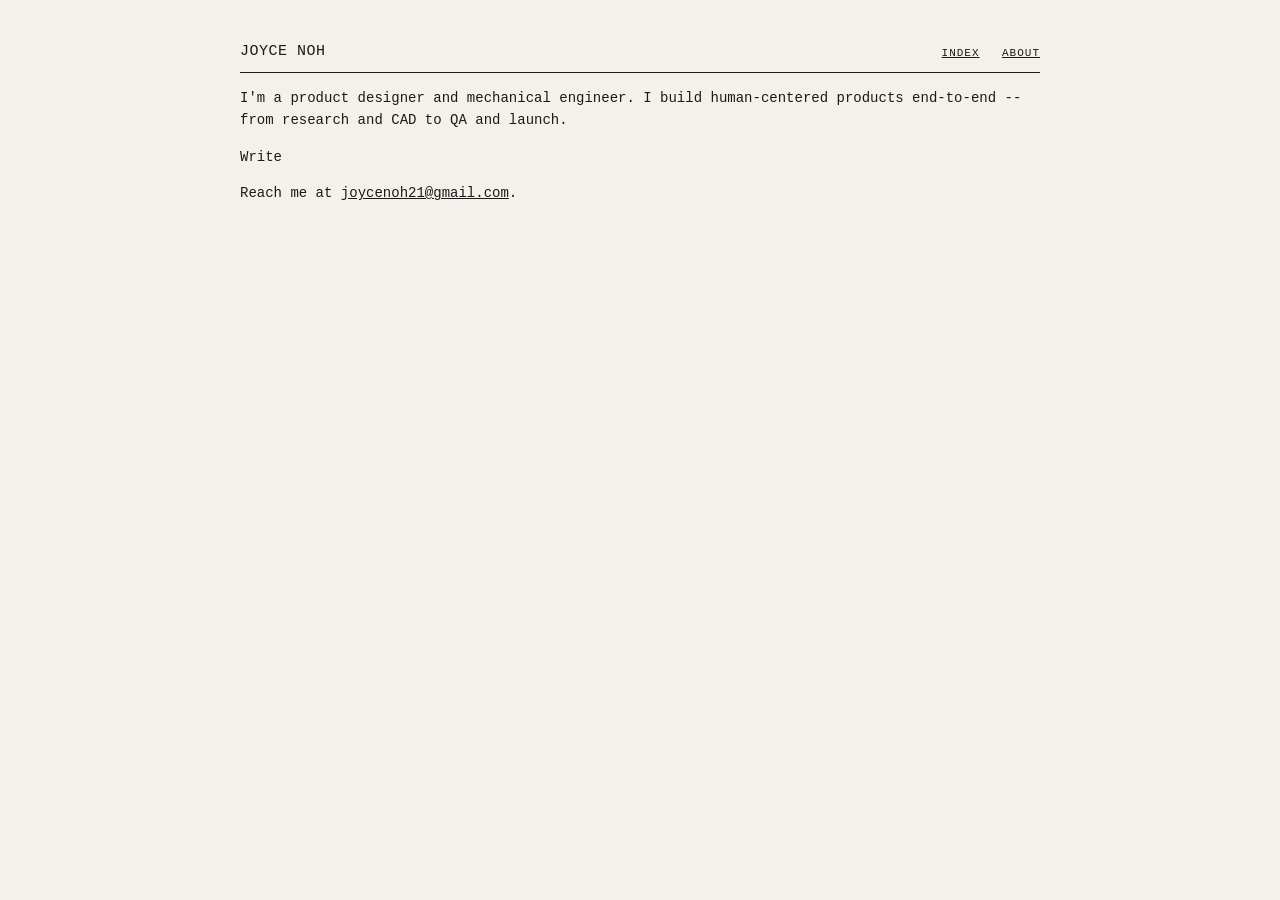
==== about.html @ 88b2808a "Initial portfolio: homepage, about, project pages" ====
<!DOCTYPE html>
<html lang="en">
<head>
    <meta charset="UTF-8">
    <meta name="viewport" content="width=device-width, initial-scale=1.0">
    <title>About - Joyce Noh</title>
    <link rel="stylesheet" href="style.css">
</head>

<body>

    <!-- Same header as the homepage, so the site feels consistent. -->
    <header class="site-header">
        <a href="index.html" class="logo">Joyce Noh</a>
        <nav class="site-nav">
            <a href="index.html">Index</a>
            <a href="about.html">About</a>
        </nav>
    </header>

    <!-- About page content -->
    <main class="about">
        <p>I'm a product designer and mechanical engineer. I build human-centered products end-to-end -- from research and CAD to QA and launch.</p>

        <p>Write </p>

        <p>Reach me at <a href="mailto:joycenoh21@gmail.com">joycenoh21@gmail.com</a>.</p>
    </main>

</body>
</html>
---- style.css ----
/* =======================================================================
    JOYCE NOH - PORTFOLIO STYLES
    One shared stylesheet for the whole site.
    Sections:
        1. Foundation
        2. Header (name + nav, shared across pages)
        3. Filter bag (homepage)
        4. Archive list (homepage)
        5. Project detail page header
        6. Divider
   ======================================================================= */

/* ===== FOUNDATION ===== */
/* The whole page: cream paper, black ink, monospace type,
   centered in a narrow readable column. */
body {
    background: #f4f1ea;
    color: #1a1a1a;
    font-family: 'Courier New', Courier, monospace;
    font-size: 14px;
    line-height: 1.6;
    max-width: 800px;       /* keeps the column narrow & readable */
    margin: 40px auto;      /* centers the page horizontally, adds top/bottom space */
    padding: 0 20px;
}

/* Links: black, underlined - classic, restrained. */
a {
    color: #1a1a1a;
}

/* ===== HEADER (no-frame Swiss) ===== 
   Name on the left, nav on the right, hairline underneath.
   Shared by every page. */
.site-header {
    display: flex;                      /* puts name & nav on one row */
    justify-content: space-between;     /* pushes them to opposite ends of the row */
    align-items: center;
    border-bottom: 1px solid #1a1a1a; /* thin black line under header */
    padding-bottom: 8px;
}

/* The name/logo (a link on sub-pages, back to home). */
.logo {
    font-size: 15px;
    letter-spacing: 0.5px;
    text-transform: uppercase;          /* JOYCE NOH */
    text-decoration: none;              /* removes default underline from links */
}

/* Nav links: small, spaced, uppercase. */
.site-nav a {
    font-size: 11px;
    letter-spacing: 1px;
    text-transform: uppercase;          /* INDEX, ABOUT */
    margin-left: 14px;                  /* space between nav links */
}

/* ===== FILTER BAR (homepage) =====
   The clickable ALL / DESIGN / ENGINEERING / OTHER buttons. */
.filters {
    margin: 20px 0;
    display: flex;
    gap: 6px;
}
.filter {
    font-family: inherit;               /* match the monospace */
    font-size: 11px;
    letter-spacing: 1px;
    text-transform: uppercase;          /* ALL, ENGINEERING, DESIGN, OTHER */
    background: transparent;
    color: #1a1a1a;
    border: 1px solid #1a1a1a;
    padding: 2px 10px;
    cursor: pointer;                    /* shows a clickable hand */
}
/* The currently-selected filter: inverted (black fill). */
.filter.is-active {
    background: #1a1a1a;
    color: #f4f1ea;
}

/* ===== ARCHIVE LIST (homepage)=====
   Year-grouped list of projects, each row title + tag. */
.year {
    font-size: 11px;
    font-weight: normal;
    color: #999;                     /* quiet grey year divider */
    margin: 22px 0 6px;
}
.project {
    border-bottom: 1px dotted #bbb;  /* hairline between rows */
}
.project-title {
    text-transform: uppercase;
}
/* Each project row: title left, tag right. */
.project-link {
    display: flex;
    justify-content: space-between;
    text-decoration: none;             /* removes default underline from links */
    padding: 6px 0;
}
.project-title {
    text-transform: uppercase;
}
.project-tag {
    text-transform: uppercase;
    font-size: 12px;
    color: #777;                     /* tag is quieter than title */
}

/* ===== PROJECT DETAIL PAGE HEADER =====
   Title block on the left, metadata block on the right. */

/* Adds breathing room above the project content so it sits balanced
   between the header line and the divider. */
.project-page {
    margin-top: 28px;
}

/* Puts the title block and metadata block side by side. */
.project-header-row {
    display: flex;
    justify-content: space-between;
    align-items: flex-start;                       /* tops line up */
    gap: 24px;
}

/* The big project title. */
.project-heading {
    text-transform: uppercase;
    margin: 0 0 6px 0;                             /* tight gap to the subtitle below */
}

/* The one-line subtitle, snug under the title. */
.project-subtitle {
    font-size: 12px;
    color: #555;
    max-width: 320px;                              /* keeps subtitle from getting too wide */
    margin: 0;
}

/* The metadata list: two left-aligned columns (labels | values),
   sitting on the right side of the header row. */
.project-meta {
    margin: 0;
    display: grid;
    grid-template-columns: auto auto;              /* column 1 = labels, column 2 = values */
    gap: 6px 24px;                                 /* 6px between rows, 24px between columns */
    font-size: 11px;
    align-content: start;                          /* text reads left-to-right */
}
.project-meta dt {
    color: #999;                                 /* labels are quiet grey */
    text-transform: uppercase;
    text-align: left;
}
.project-meta dd {
    margin: 0;                                     /* remove dd's default left indent */
    text-align: left;
}
/* Body images: never wider than the column, keep proportions. */
.project-page img {
    width: 100%;                                   /* fill the column fully, edge to edge */
    height: auto;                                  /* scale height proportionally, no distortion */
    display: block;                                /* sits on its own line, not inline with text */
    margin: 20px 0;                                /* breathing room above and below */
}
/* Section headings in the project body. */
.project-page h2 {
    font-size: 15px;
    text-transform: uppercase;                     /* matches the terminal-label feel */
    letter-spacing: 0.5px;
    margin: 32px 0 8px;                            /* lots of space above, little below */
}
/* Pulled-out quote / callout style. */
.project-page blockquote {
    margin: 24px 0;
    padding-left: 16px;
    border-left: 2px solid #1a1a1a;              /* a vertical rule on the left */
    color: #555;                                 /* slightly quieter than body text */
}

/* ===== DIVIDER =====
   The <hr> line: clean and full-width. */
hr {
    border: none;
    border-top: 1px solid #1a1a1a;
    margin: 24px 0;
}
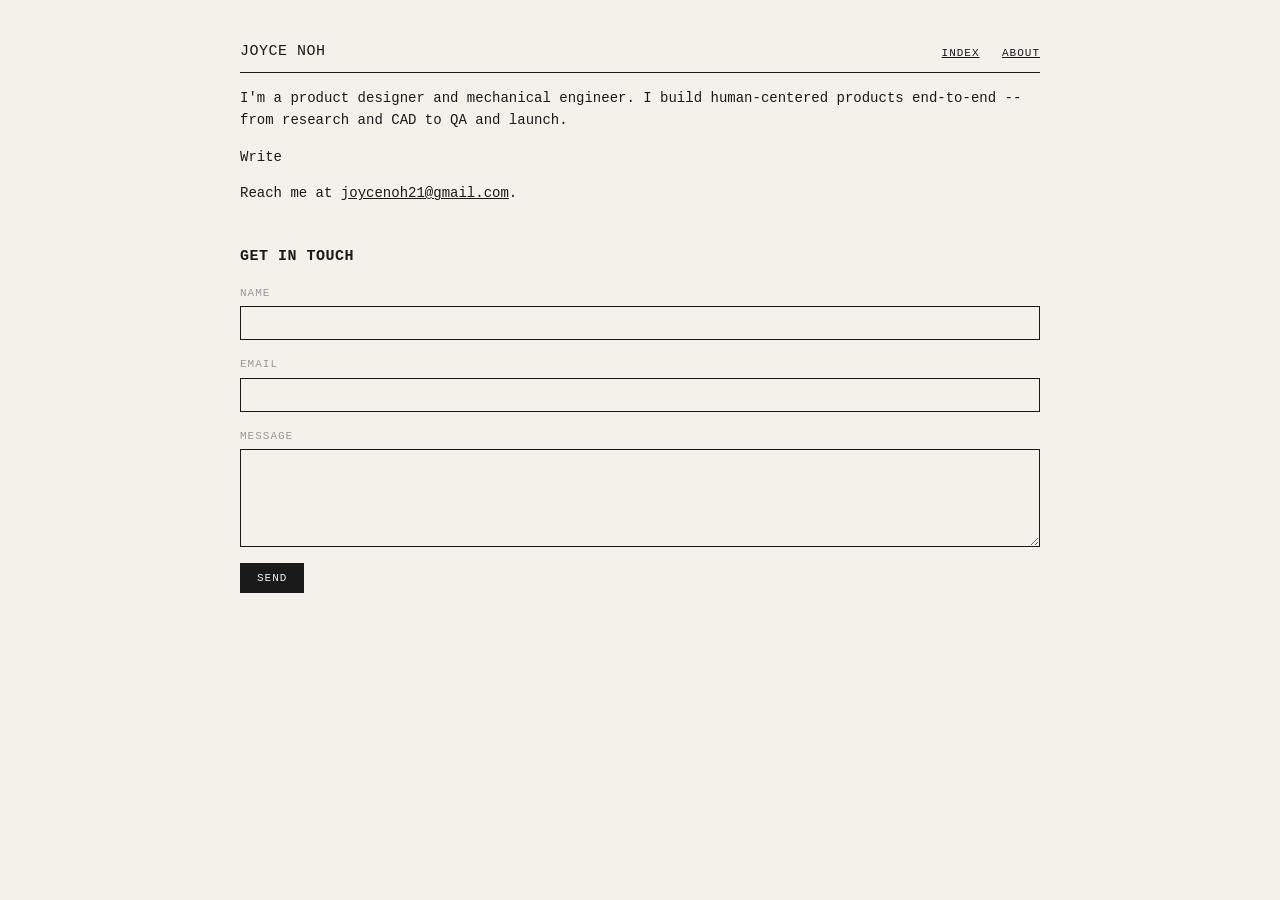
==== commit 65b9676c: "Add contact form" ====
--- a/about.html
+++ b/about.html
@@ -25,6 +25,29 @@
         <p>Write </p>
 
         <p>Reach me at <a href="mailto:joycenoh21@gmail.com">joycenoh21@gmail.com</a>.</p>
+
+        <h2 class="contact-heading">Get in touch</h2>
+
+        <form action="https://formspree.io/f/xlgywyjq" method="POST" class="contact-form">
+
+            <label>
+                Name
+                <input type="text" name="name" required>
+            </label>
+
+            <label>
+                Email
+                <input type="email" name="email" required>
+            </label>
+
+            <label>
+                Message
+                <textarea name="message" rows="5" required></textarea>
+            </label>
+
+            <button type="submit">Send</button>
+            
+        </form>
     </main>
 
 </body>
--- a/style.css
+++ b/style.css
@@ -188,4 +188,63 @@
     border: none;
     border-top: 1px solid #1a1a1a;
     margin: 24px 0;
-}+}
+
+/* ===== CONTACT FORM ===== */
+
+/* "Get in touch" heading. */
+.contact-heading {
+    font-size: 15px;
+    text-transform: uppercase;
+    letter-spacing: 0.5px;
+    margin: 40px 0 16px;
+}
+
+/* The form: stack fields vertically with even spacing. */
+.contact-form {
+    display: flex;
+    flex-direction: column;         /* fields stack top-to-bottom */
+    gap: 16px;
+    max-width: 480 px;              /* keeps the form from getting too wide */
+}
+
+/* Each lable: small uppercase text above its input. */
+.contact-form label {
+    display: flex;
+    flex-direction: column;         /* label text sits above the box */
+    gap: 4px;
+    font-size: 11px;
+    letter-spacing: 1px;
+    text-transform: uppercase;
+    color: #999;
+}
+
+/* The input boxes & textarea: match the monospace, cream, hard-border look. */
+.contact-form input,
+.contact-form textarea {
+    font-family: inherit;           /* monospace, like the rest of the site */
+    font-size: 14px;
+    color: #1a1a1a;
+    background: #f4f1ea;          /* same cream as the page */
+    border: 1px solid #1a1a1a;
+    padding: 8px 10px;
+}
+
+/* The textarea: don't let it be resized sideways. */
+.contact-form textarea {
+    resize: vertical;
+}
+
+/* The send button: inverted (black fill), like the active filter. */
+.contact-form button {
+    font-family: inherit;
+    font-size: 11px;
+    letter-spacing: 1px;
+    text-transform: uppercase;
+    background: #1a1a1a;
+    color: #f4f1ea;
+    border: 1px solid #1a1a1a;
+    padding: 8px 16px;
+    cursor: pointer;
+    align-self: flex-start;        /* button only as wide as its text, not full-width */
+}
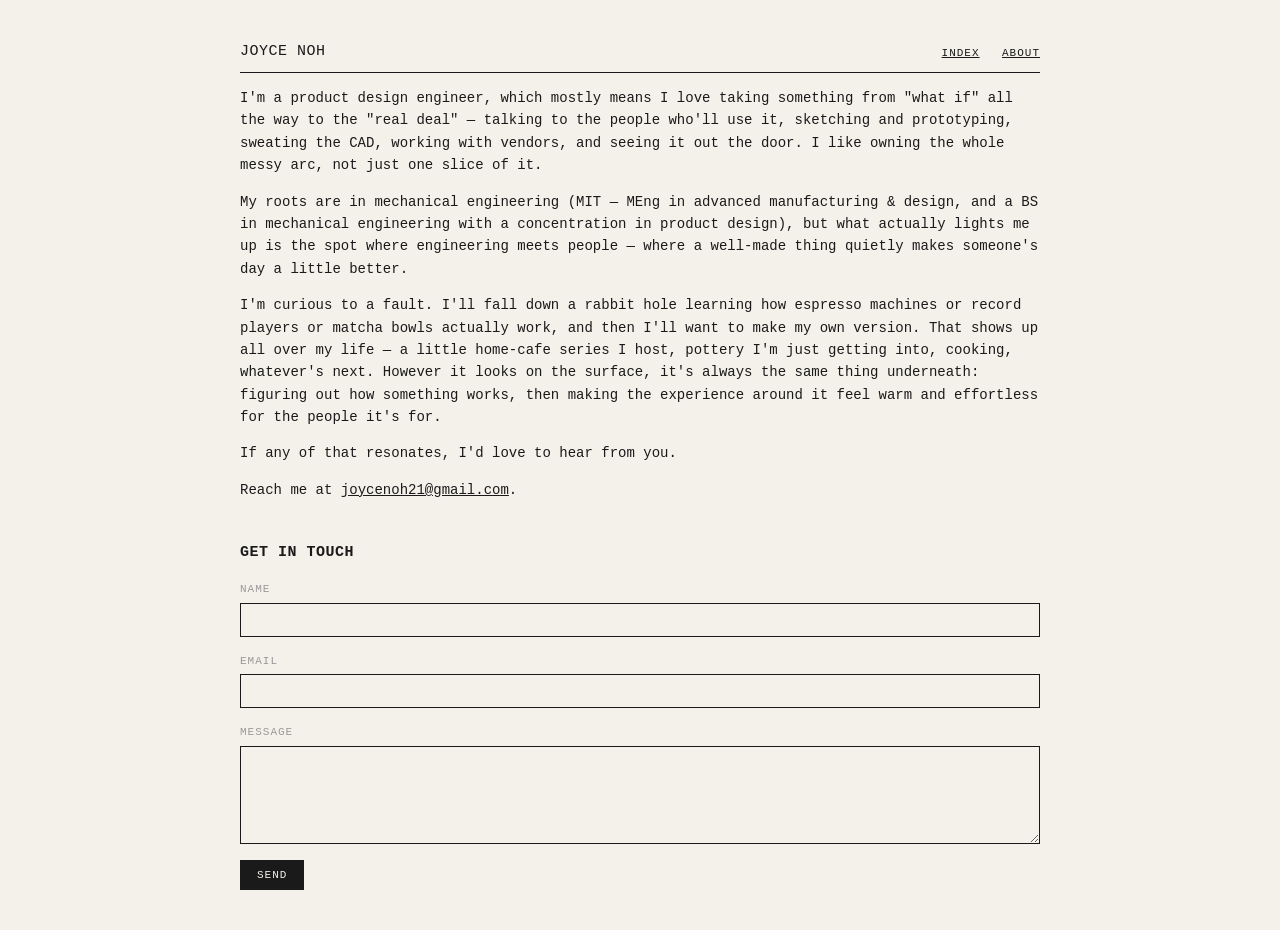
==== commit 83d6e36a: "Minor edits to About Me blurb and pages to be under construction" ====
--- a/about.html
+++ b/about.html
@@ -20,9 +20,21 @@
 
     <!-- About page content -->
     <main class="about">
-        <p>I'm a product designer and mechanical engineer. I build human-centered products end-to-end -- from research and CAD to QA and launch.</p>
+        <p>I'm a product design engineer, which mostly means I love taking something from "what if" all the way to the 
+           "real deal" — talking to the people who'll use it, sketching and prototyping, sweating the CAD, working with 
+           vendors, and seeing it out the door. I like owning the whole messy arc, not just one slice of it.</p>
 
-        <p>Write </p>
+        <p>My roots are in mechanical engineering (MIT — MEng in advanced manufacturing &amp; design, and a BS in 
+           mechanical engineering with a concentration in product design), but what actually lights me up is the spot 
+           where engineering meets people — where a well-made thing quietly makes someone's day a little better.</p>
+
+        <p>I'm curious to a fault. I'll fall down a rabbit hole learning how espresso machines or record players or 
+           matcha bowls actually work, and then I'll want to make my own version. That shows up all over my life — a 
+           little home-cafe series I host, pottery I'm just getting into, cooking, whatever's next. However it looks 
+           on the surface, it's always the same thing underneath: figuring out how something works, then making the 
+           experience around it feel warm and effortless for the people it's for.</p>
+
+        <p>If any of that resonates, I'd love to hear from you.</p>
 
         <p>Reach me at <a href="mailto:joycenoh21@gmail.com">joycenoh21@gmail.com</a>.</p>
 
@@ -46,7 +58,7 @@
             </label>
 
             <button type="submit">Send</button>
-            
+
         </form>
     </main>
 
--- a/style.css
+++ b/style.css
@@ -7,10 +7,14 @@
         3. Filter bag (homepage)
         4. Archive list (homepage)
         5. Project detail page header
-        6. Divider
+        6. Project detail page body (images, headings, quotes)
+        7. Divider
+        8. Contact Form
+        9. Old-web flourishes (ASCII dividers, marquee)
+        10. Cafe page images (hero, snapshot, gallery)
    ======================================================================= */
 
-/* ===== FOUNDATION ===== */
+/* ===== 1. FOUNDATION ===== */
 /* The whole page: cream paper, black ink, monospace type,
    centered in a narrow readable column. */
 body {
@@ -29,7 +33,7 @@
     color: #1a1a1a;
 }
 
-/* ===== HEADER (no-frame Swiss) ===== 
+/* ===== 2. HEADER (no-frame Swiss) ===== 
    Name on the left, nav on the right, hairline underneath.
    Shared by every page. */
 .site-header {
@@ -56,7 +60,7 @@
     margin-left: 14px;                  /* space between nav links */
 }
 
-/* ===== FILTER BAR (homepage) =====
+/* ===== 3. FILTER BAR (homepage) =====
    The clickable ALL / DESIGN / ENGINEERING / OTHER buttons. */
 .filters {
     margin: 20px 0;
@@ -80,7 +84,7 @@
     color: #f4f1ea;
 }
 
-/* ===== ARCHIVE LIST (homepage)=====
+/* ===== 4. ARCHIVE LIST (homepage)=====
    Year-grouped list of projects, each row title + tag. */
 .year {
     font-size: 11px;
@@ -91,9 +95,6 @@
 .project {
     border-bottom: 1px dotted #bbb;  /* hairline between rows */
 }
-.project-title {
-    text-transform: uppercase;
-}
 /* Each project row: title left, tag right. */
 .project-link {
     display: flex;
@@ -110,7 +111,7 @@
     color: #777;                     /* tag is quieter than title */
 }
 
-/* ===== PROJECT DETAIL PAGE HEADER =====
+/* ===== 5. PROJECT DETAIL PAGE HEADER =====
    Title block on the left, metadata block on the right. */
 
 /* Adds breathing room above the project content so it sits balanced
@@ -160,6 +161,9 @@
     margin: 0;                                     /* remove dd's default left indent */
     text-align: left;
 }
+
+/* ===== 6. PROJECT DETAIL PAGE BODY ===== */
+
 /* Body images: never wider than the column, keep proportions. */
 .project-page img {
     width: 100%;                                   /* fill the column fully, edge to edge */
@@ -178,11 +182,16 @@
 .project-page blockquote {
     margin: 24px 0;
     padding-left: 16px;
-    border-left: 2px solid #1a1a1a;              /* a vertical rule on the left */
+    border-left: 2px solid #999;              /* a vertical rule on the left */
     color: #555;                                 /* slightly quieter than body text */
 }
-
-/* ===== DIVIDER =====
+/* "Back to index" link at the bottom. */
+.back {
+    margin-top: 40px;
+    font-size: 12px;
+}
+
+/* ===== 7. DIVIDER =====
    The <hr> line: clean and full-width. */
 hr {
     border: none;
@@ -190,7 +199,7 @@
     margin: 24px 0;
 }
 
-/* ===== CONTACT FORM ===== */
+/* ===== 8. CONTACT FORM ===== */
 
 /* "Get in touch" heading. */
 .contact-heading {
@@ -248,3 +257,112 @@
     cursor: pointer;
     align-self: flex-start;        /* button only as wide as its text, not full-width */
 }
+
+/* ===== 9. OLD-WEB FLOURISHES ===== */
+
+.ascii-divider {
+    font-size: 13px;
+    line-height: 1.3;
+    color: #1a1a1a;
+    text-align: center;
+    margin: 24px 0;
+    overflow-x: auto;              /* if it's too wide on mobile, scroll rather than break */
+}
+
+/* Scrolling ticker. */
+/* @keyframes — a CSS animation. It defines a motion from a start state (from) to an end state (to),
+   and the animation property on .marquee-track plays it. Breaking down animation: scroll-left 20s
+   linear infinite: scroll-left is the keyframes name, 20s is how long one pass takes (bigger = slower),
+   linear means constant speed (no easing), infinite means loop forever. translateX slides the element
+   horizontally — from 60% right to 100% left, so the text travels across and repeats. */
+.marquee {
+    background: #1a1a1a;
+    color: #f4f1ea;
+    overflow: hidden;              /* hide text that's outside the bar */
+    white-space: nowrap;           /* keep it all on one line */
+    padding: 8px 0;
+    margin: 16px 0;
+    font-size: 13px;
+    letter-spacing: 1px;
+}
+.marquee-track {
+    display: inline-block;
+    animation: scroll-left 30s linear infinite;       /* the movement */
+}
+/* Defines the actual motion: slide from right to left, forever. */
+@keyframes scroll-left {
+    from { transform: translateX(60%); }
+    to   { transform: translateX(-100%); }
+}
+
+/* "Under construction" ASCII banner for stub pages. */
+.ascii-construction {
+    font-size: 13px;
+    line-height: 1.3;
+    text-align: center;
+    color: #1a1a1a;
+    margin: 32px 0;
+    overflow-x: auto;              /* scroll rather than break on narrow screens */
+}
+
+/* ===== 10. CAFE PAGE IMAGES ===== 
+   NOTE: rules here are more specific than the generic ".project-page img" in section 6, so they override it for images inside
+   .cafe-hero / .cafe-snapshot / .cafe-gallery. */
+
+/* Logo hero: clean solid border, centered, capped width. */
+.cafe-hero {
+    text-align: center;
+    margin: 24px 0;
+}
+.cafe-hero img {
+    max-width: 320px;                  /* keeps the logo from getting too wide. shouldn't fill the whole column */
+    width: 100%;
+    border: 1px solid #1a1a1a;
+    padding: 18px;
+    background: #fff;
+    margin: 0 auto;                    /* centers the logo inside .cafe-hero */
+}
+
+/* Framed snapshot: full width, thin solid border, caption below. */
+.cafe-snapshot {
+    margin: 24px 0;
+}
+.cafe-snapshot img {
+    width: 100%;
+    border: 1px solid #1a1a1a;
+    padding: 6px;
+    background: #fff;
+    margin: 0;                         /* override section-6 img margin */
+}
+.cafe-snapshot figcaption {
+    text-align: center;
+    font-size: 11px;
+    color: #777;
+    letter-spacing: 1px;
+    margin-top: 6px;
+}
+
+/* Gallery: two-up grid with playful dashed borders. */
+.cafe-gallery {
+    display: grid;
+    grid-template-columns: 1fr 1fr;    /* two equal columns */
+    gap: 14px;
+    margin: 24px 0;
+}
+.cafe-gallery figure {
+    margin: 0;
+}
+.cafe-gallery img {
+    width: 100%;
+    border: 1px dashed #1a1a1a;      /* dashed = the playful touch */
+    padding: 6px;
+    background: #fff;
+    margin: 0;                         /* override section-6 img margin */
+}
+.cafe-gallery figcaption {
+    text-align: center;
+    font-size: 11px;
+    color: #777;
+    letter-spacing: 1px;
+    margin-top: 5px;
+}
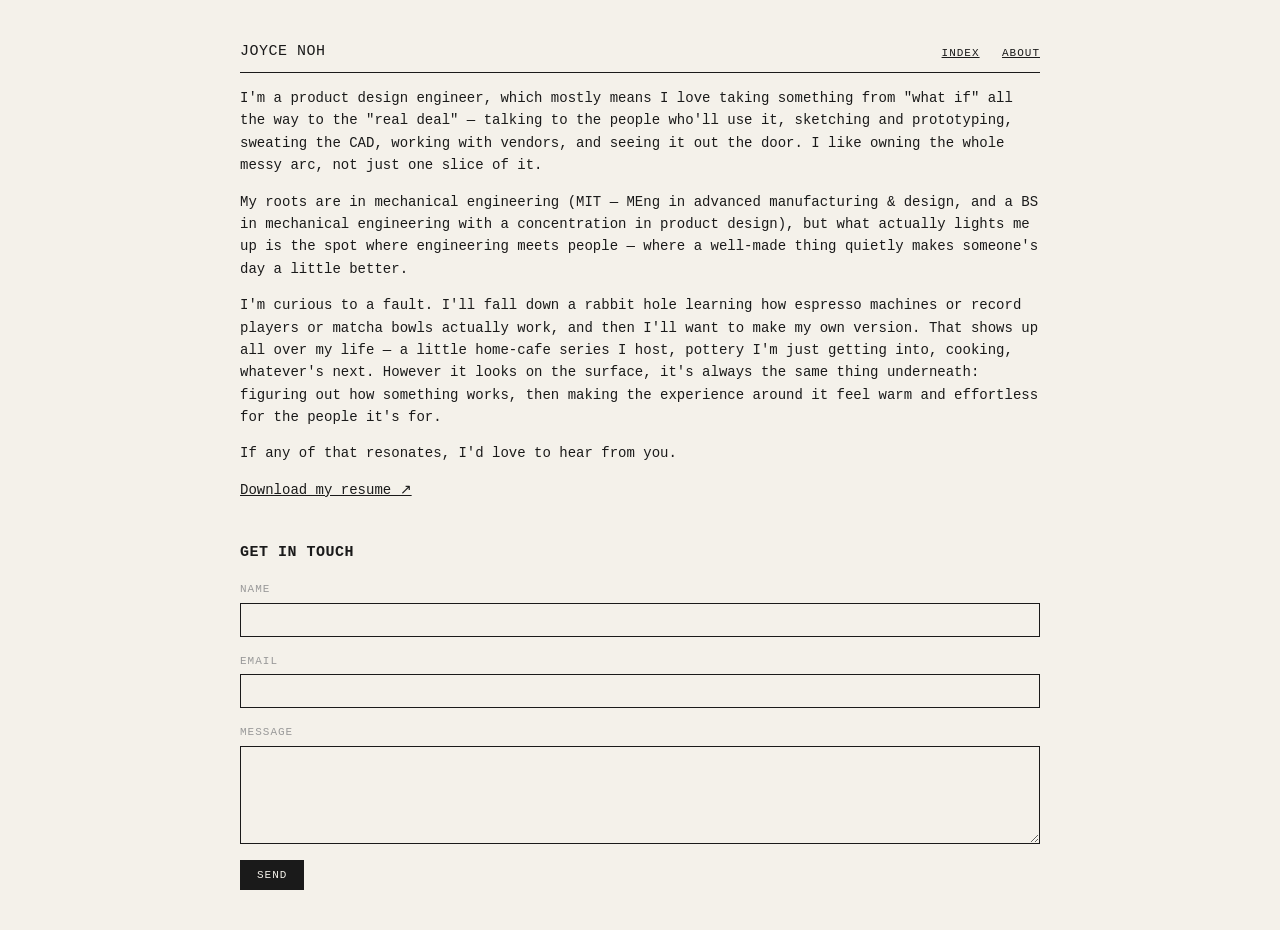
==== commit 883585d1: "Adding resume to about page" ====
--- a/about.html
+++ b/about.html
@@ -36,7 +36,9 @@
 
         <p>If any of that resonates, I'd love to hear from you.</p>
 
-        <p>Reach me at <a href="mailto:joycenoh21@gmail.com">joycenoh21@gmail.com</a>.</p>
+        <p><a href="files/resume.pdf">Download my resume ↗</a></p>
+
+        <!-- <p>Reach me at <a href="mailto:joycenoh21@gmail.com">joycenoh21@gmail.com</a>.</p> -->
 
         <h2 class="contact-heading">Get in touch</h2>
 
--- a/style.css
+++ b/style.css
@@ -12,6 +12,8 @@
         8. Contact Form
         9. Old-web flourishes (ASCII dividers, marquee)
         10. Cafe page images (hero, snapshot, gallery)
+        11. Dense photo grid
+        12. Flow chain diagram
    ======================================================================= */
 
 /* ===== 1. FOUNDATION ===== */
@@ -365,4 +367,47 @@
     color: #777;
     letter-spacing: 1px;
     margin-top: 5px;
+}
+
+/* ===== 11. PHOTO GALLERY (masonry, 3 columns, uncropped) =====
+   Images keep their natural proportions and flow down each
+   column, packing tightly like a magazine layout. */
+.photo-grid {
+  column-count: 3;          /* three columns */
+  column-gap: 8px;          /* space between columns */
+  margin: 20px 0;
+}
+.photo-grid img {
+  width: 100%;              /* fill the column width... */
+  height: auto;            /* ...and scale height naturally (no crop) */
+  display: block;
+  margin: 0 0 8px 0;        /* vertical gap between stacked images */
+  border: 1px solid #1a1a1a;
+  background: #fff;
+  /* Keeps an image from being split across two columns: */
+  break-inside: avoid;
+}
+
+/* ===== 12. FLOW CHAIN DIAGRAM =====
+   A vertical sequence of boxes joined by arrows. Built from
+   plain HTML so it needs no image file. */
+.flow-chain {
+  display: flex;
+  flex-direction: column;   /* stack the steps vertically */
+  align-items: center;      /* center them in the column */
+  gap: 4px;
+  margin: 24px 0;
+}
+.flow-step {
+  border: 1px solid #1a1a1a;
+  background: #fff;
+  padding: 10px 16px;
+  max-width: 420px;
+  text-align: center;
+  font-size: 13px;
+}
+.flow-arrow {
+  color: #999;              /* the connecting arrows, quiet grey */
+  font-size: 16px;
+  line-height: 1;
 }
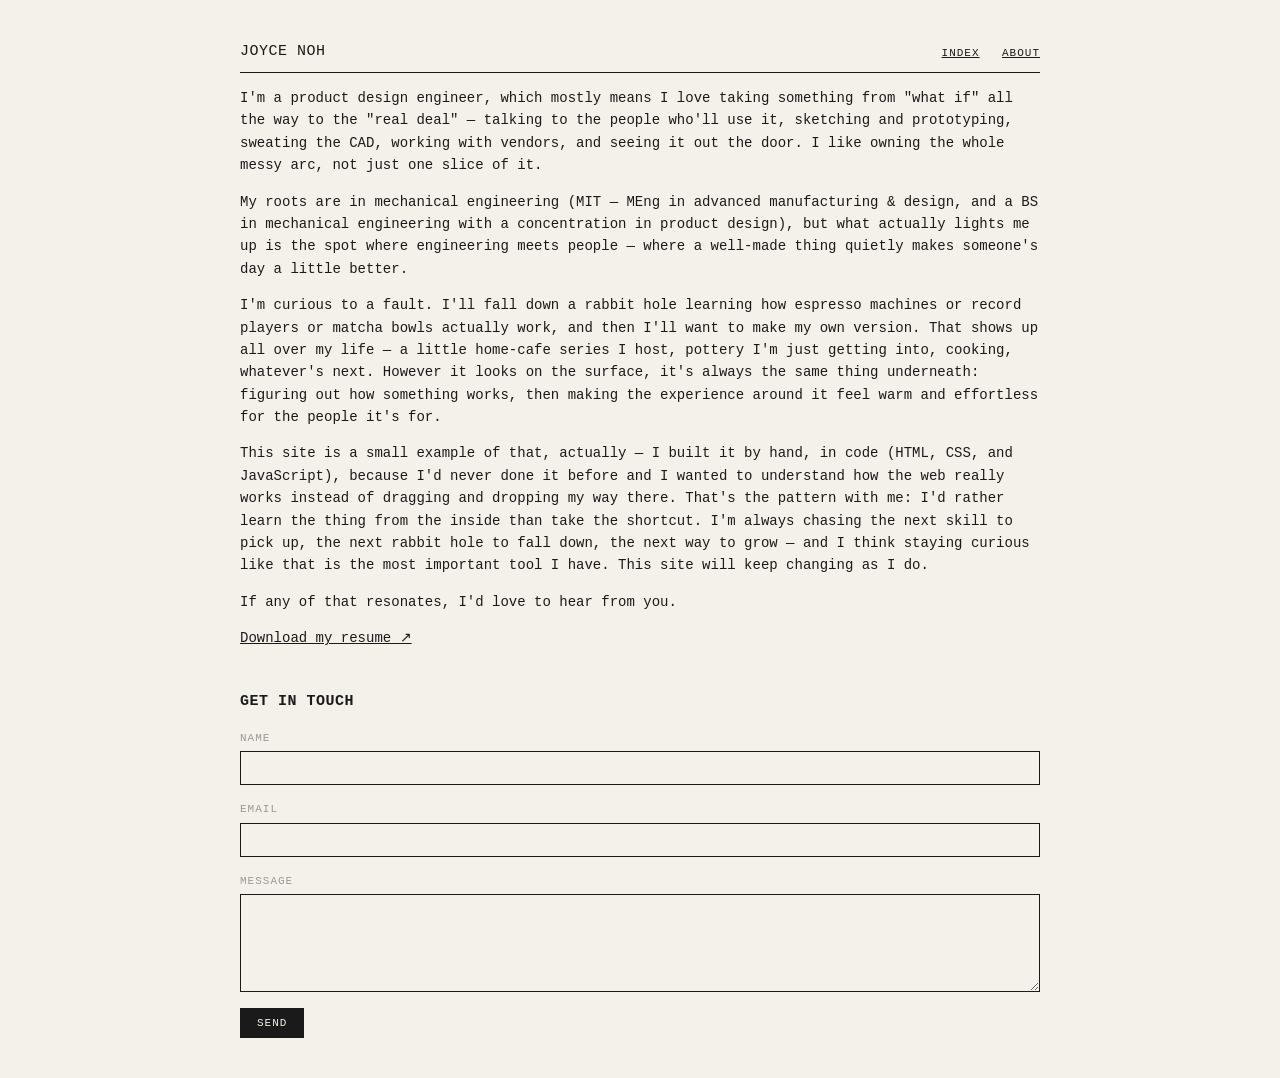
==== commit ba2429d0: "Add hand-coded footer and learning note to About" ====
--- a/about.html
+++ b/about.html
@@ -34,6 +34,12 @@
            on the surface, it's always the same thing underneath: figuring out how something works, then making the 
            experience around it feel warm and effortless for the people it's for.</p>
 
+        <p>This site is a small example of that, actually — I built it by hand, in code (HTML, CSS, and JavaScript), 
+           because I'd never done it before and I wanted to understand how the web really works instead of dragging and 
+           dropping my way there. That's the pattern with me: I'd rather learn the thing from the inside than take the shortcut. 
+           I'm always chasing the next skill to pick up, the next rabbit hole to fall down, the next way to grow — and I think 
+           staying curious like that is the most important tool I have. This site will keep changing as I do.</p>
+
         <p>If any of that resonates, I'd love to hear from you.</p>
 
         <p><a href="files/resume.pdf">Download my resume ↗</a></p>
--- a/style.css
+++ b/style.css
@@ -14,6 +14,7 @@
         10. Cafe page images (hero, snapshot, gallery)
         11. Dense photo grid
         12. Flow chain diagram
+        13. Site footer
    ======================================================================= */
 
 /* ===== 1. FOUNDATION ===== */
@@ -410,4 +411,14 @@
   color: #999;              /* the connecting arrows, quiet grey */
   font-size: 16px;
   line-height: 1;
+}
+
+/* ===== 13. SITE FOOTER ===== */
+.site-footer {
+  text-align: center;
+  font-size: 11px;
+  color: #999;
+  margin-top: 40px;
+  padding-top: 16px;
+  border-top: 1px solid #1a1a1a;
 }
